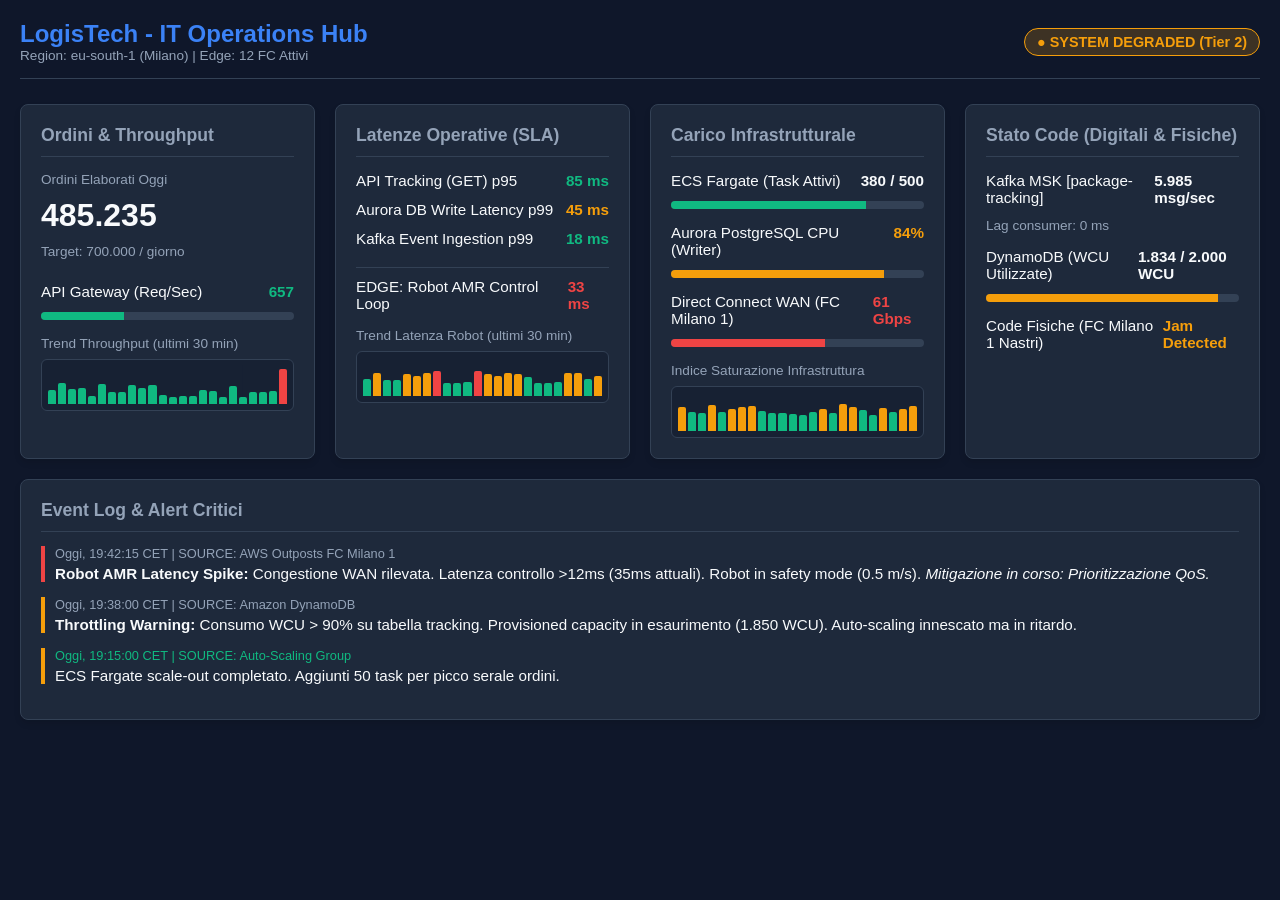
==== PW/index.html @ 5e7812e5 "PW" ====
<!DOCTYPE html>
<html lang="it">
<head>
    <meta charset="UTF-8">
    <meta name="viewport" content="width=device-width, initial-scale=1.0">
    <title>LogisTech IT Operations Hub</title>
    <link rel="stylesheet" href="style.css">
    <script src="script.js" defer></script>
</head>
<body>

    <header>
        <div>
            <h1>LogisTech - IT Operations Hub</h1>
            <div class="kpi-label">Region: eu-south-1 (Milano) | Edge: 12 FC Attivi</div>
        </div>
        <div class="status-badge">● SYSTEM DEGRADED (Tier 2)</div>
    </header>

    <div class="dashboard-grid">
        <div class="card">
            <h2>Ordini & Throughput</h2>
            <div class="kpi-label">Ordini Elaborati Oggi</div>
            <div class="kpi-value" id="ordini-count">485.230</div>
            <div class="kpi-label">Target: 700.000 / giorno</div>
            
            <div class="mt-24">
                <div class="metric-row">
                    <span>API Gateway (Req/Sec)</span>
                    <span id="api-req" class="color-success">620</span>
                </div>
                <div class="progress-bar-bg"><div class="progress-bar-fill" id="api-req-fill" style="width: 31%;"></div></div>
            </div>

            <div class="mini-chart-block">
                <div class="kpi-label">Trend Throughput (ultimi 30 min)</div>
                <div class="sparkline" id="throughput-sparkline"></div>
            </div>
        </div>

        <div class="card">
            <h2>Latenze Operative (SLA)</h2>
            <div class="metric-row">
                <span>API Tracking (GET) p95</span>
                <span class="color-success">85 ms</span> </div>
            <div class="metric-row">
                <span>Aurora DB Write Latency p99</span>
                <span class="color-warning">45 ms</span> </div>
            <div class="metric-row">
                <span>Kafka Event Ingestion p99</span>
                <span class="color-success">18 ms</span> </div>
            <div class="metric-row section-divider mt-20 pt-10">
                <span>EDGE: Robot AMR Control Loop</span>
                <span class="color-danger" id="robot-latency">35 ms</span> </div>

            <div class="mini-chart-block">
                <div class="kpi-label">Trend Latenza Robot (ultimi 30 min)</div>
                <div class="sparkline" id="latency-sparkline"></div>
            </div>
        </div>

        <div class="card">
            <h2>Carico Infrastrutturale</h2>
            <div class="metric-row">
                <span>ECS Fargate (Task Attivi)</span>
                <span>380 / 500</span>
            </div>
            <div class="progress-bar-bg"><div class="progress-bar-fill" id="ecs-fill" style="width: 76%;"></div></div>

            <div class="metric-row mt-15">
                <span>Aurora PostgreSQL CPU (Writer)</span>
                <span class="color-warning" id="aurora-cpu">82%</span>
            </div>
            <div class="progress-bar-bg"><div class="progress-bar-fill warning" id="aurora-fill" style="width: 82%;"></div></div>

            <div class="metric-row mt-15">
                <span>Direct Connect WAN (FC Milano 1)</span>
                <span class="color-danger" id="wan-gbps">58 Gbps</span>
            </div>
            <div class="progress-bar-bg"><div class="progress-bar-fill danger" id="wan-fill" style="width: 58%;"></div></div>

            <div class="mini-chart-block">
                <div class="kpi-label">Indice Saturazione Infrastruttura</div>
                <div class="sparkline" id="load-sparkline"></div>
            </div>
        </div>

        <div class="card">
            <h2>Stato Code (Digitali & Fisiche)</h2>
            <div class="metric-row">
                <span>Kafka MSK [package-tracking]</span>
                <span id="kafka-msg">5.890 msg/sec</span>
            </div>
            <div class="kpi-label mb-15">Lag consumer: 0 ms</div>

            <div class="metric-row">
                <span>DynamoDB (WCU Utilizzate)</span>
                <span id="wcu-value">1.850 / 2.000 WCU</span>
            </div>
            <div class="progress-bar-bg"><div class="progress-bar-fill warning" id="wcu-fill" style="width: 92%;"></div></div>
            
            <div class="metric-row mt-15">
                <span>Code Fisiche (FC Milano 1 Nastri)</span>
                <span class="color-warning">Jam Detected</span>
            </div>
        </div>

        <div class="card full-span">
            <h2>Event Log & Alert Critici</h2>
            
            <div class="alert-item critical">
                <div class="alert-time">Oggi, 19:42:15 CET | SOURCE: AWS Outposts FC Milano 1</div>
                <div class="alert-msg"><strong>Robot AMR Latency Spike:</strong> Congestione WAN rilevata. Latenza controllo >12ms (35ms attuali). Robot in safety mode (0.5 m/s). <em>Mitigazione in corso: Prioritizzazione QoS.</em></div>
            </div>

            <div class="alert-item warning">
                <div class="alert-time">Oggi, 19:38:00 CET | SOURCE: Amazon DynamoDB</div>
                <div class="alert-msg"><strong>Throttling Warning:</strong> Consumo WCU > 90% su tabella tracking. Provisioned capacity in esaurimento (1.850 WCU). Auto-scaling innescato ma in ritardo.</div>
            </div>
            
            <div class="alert-item">
                <div class="alert-time alert-time-success">Oggi, 19:15:00 CET | SOURCE: Auto-Scaling Group</div>
                <div class="alert-msg">ECS Fargate scale-out completato. Aggiunti 50 task per picco serale ordini.</div>
            </div>
        </div>
    </div>
</body>
</html>
---- PW/style.css ----
:root {
	--bg-color: #0f172a;
	--card-bg: #1e293b;
	--text-main: #f8fafc;
	--text-muted: #94a3b8;
	--accent: #3b82f6;
	--success: #10b981;
	--warning: #f59e0b;
	--danger: #ef4444;
	--border: #334155;
}

* {
	box-sizing: border-box;
}

body {
	font-family: 'Segoe UI', Tahoma, Geneva, Verdana, sans-serif;
	background-color: var(--bg-color);
	color: var(--text-main);
	margin: 0;
	padding: 20px;
}

header {
	display: flex;
	justify-content: space-between;
	align-items: center;
	border-bottom: 1px solid var(--border);
	padding-bottom: 15px;
	margin-bottom: 25px;
	gap: 12px;
}

header h1 {
	margin: 0;
	font-size: 1.5rem;
	color: var(--accent);
}

.status-badge {
	background: rgba(16, 185, 129, 0.2);
	color: var(--success);
	padding: 5px 12px;
	border-radius: 20px;
	font-weight: bold;
	font-size: 0.9rem;
	border: 1px solid var(--success);
	transition: all 0.3s ease;
}

.status-badge.warning {
	color: var(--warning);
	border-color: var(--warning);
	background: rgba(245, 158, 11, 0.2);
}

.status-badge.danger {
	color: var(--danger);
	border-color: var(--danger);
	background: rgba(239, 68, 68, 0.2);
}

.dashboard-grid {
	display: grid;
	grid-template-columns: repeat(auto-fit, minmax(280px, 1fr));
	gap: 20px;
}

.card {
	background: var(--card-bg);
	border: 1px solid var(--border);
	border-radius: 8px;
	padding: 20px;
	box-shadow: 0 4px 6px rgba(0, 0, 0, 0.1);
}

.card h2 {
	margin-top: 0;
	font-size: 1.1rem;
	color: var(--text-muted);
	border-bottom: 1px solid var(--border);
	padding-bottom: 10px;
}

.kpi-value {
	font-size: 2rem;
	font-weight: bold;
	margin: 10px 0;
}

.kpi-label {
	font-size: 0.85rem;
	color: var(--text-muted);
}

.metric-row {
	display: flex;
	justify-content: space-between;
	margin-bottom: 12px;
	font-size: 0.95rem;
}

.metric-row span:last-child {
	font-weight: bold;
}

.progress-bar-bg {
	background: #334155;
	height: 8px;
	border-radius: 4px;
	overflow: hidden;
	margin-top: 5px;
}

.progress-bar-fill {
	background: var(--success);
	height: 100%;
	transition: width 0.3s ease;
}

.progress-bar-fill.warning {
	background: var(--warning);
}

.progress-bar-fill.danger {
	background: var(--danger);
}

.alert-item {
	border-left: 4px solid var(--warning);
	padding-left: 10px;
	margin-bottom: 15px;
}

.alert-item.critical {
	border-left-color: var(--danger);
}

.alert-time {
	font-size: 0.8rem;
	color: var(--text-muted);
}

.alert-time-success {
	color: var(--success);
}

.alert-msg {
	font-size: 0.95rem;
	margin-top: 4px;
}

.color-success {
	color: var(--success);
}

.color-warning {
	color: var(--warning);
}

.color-danger {
	color: var(--danger);
}

.mini-chart-block {
	margin-top: 16px;
}

.sparkline {
	margin-top: 8px;
	height: 52px;
	border: 1px solid var(--border);
	border-radius: 6px;
	display: flex;
	align-items: flex-end;
	gap: 2px;
	padding: 6px;
	background: rgba(15, 23, 42, 0.45);
}

.sparkline-bar {
	flex: 1;
	border-radius: 2px 2px 0 0;
	min-height: 3px;
	background: var(--success);
	transition: height 0.3s ease, background-color 0.3s ease;
}

.full-span {
	grid-column: 1 / -1;
}

.section-divider {
	border-top: 1px solid var(--border);
}

.mt-24 {
	margin-top: 24px;
}

.mt-20 {
	margin-top: 20px;
}

.mt-15 {
	margin-top: 15px;
}

.pt-10 {
	padding-top: 10px;
}

.mb-15 {
	margin-bottom: 15px;
}

@media (max-width: 768px) {
	header {
		flex-direction: column;
		align-items: flex-start;
	}

	.status-badge {
		align-self: flex-start;
	}
}
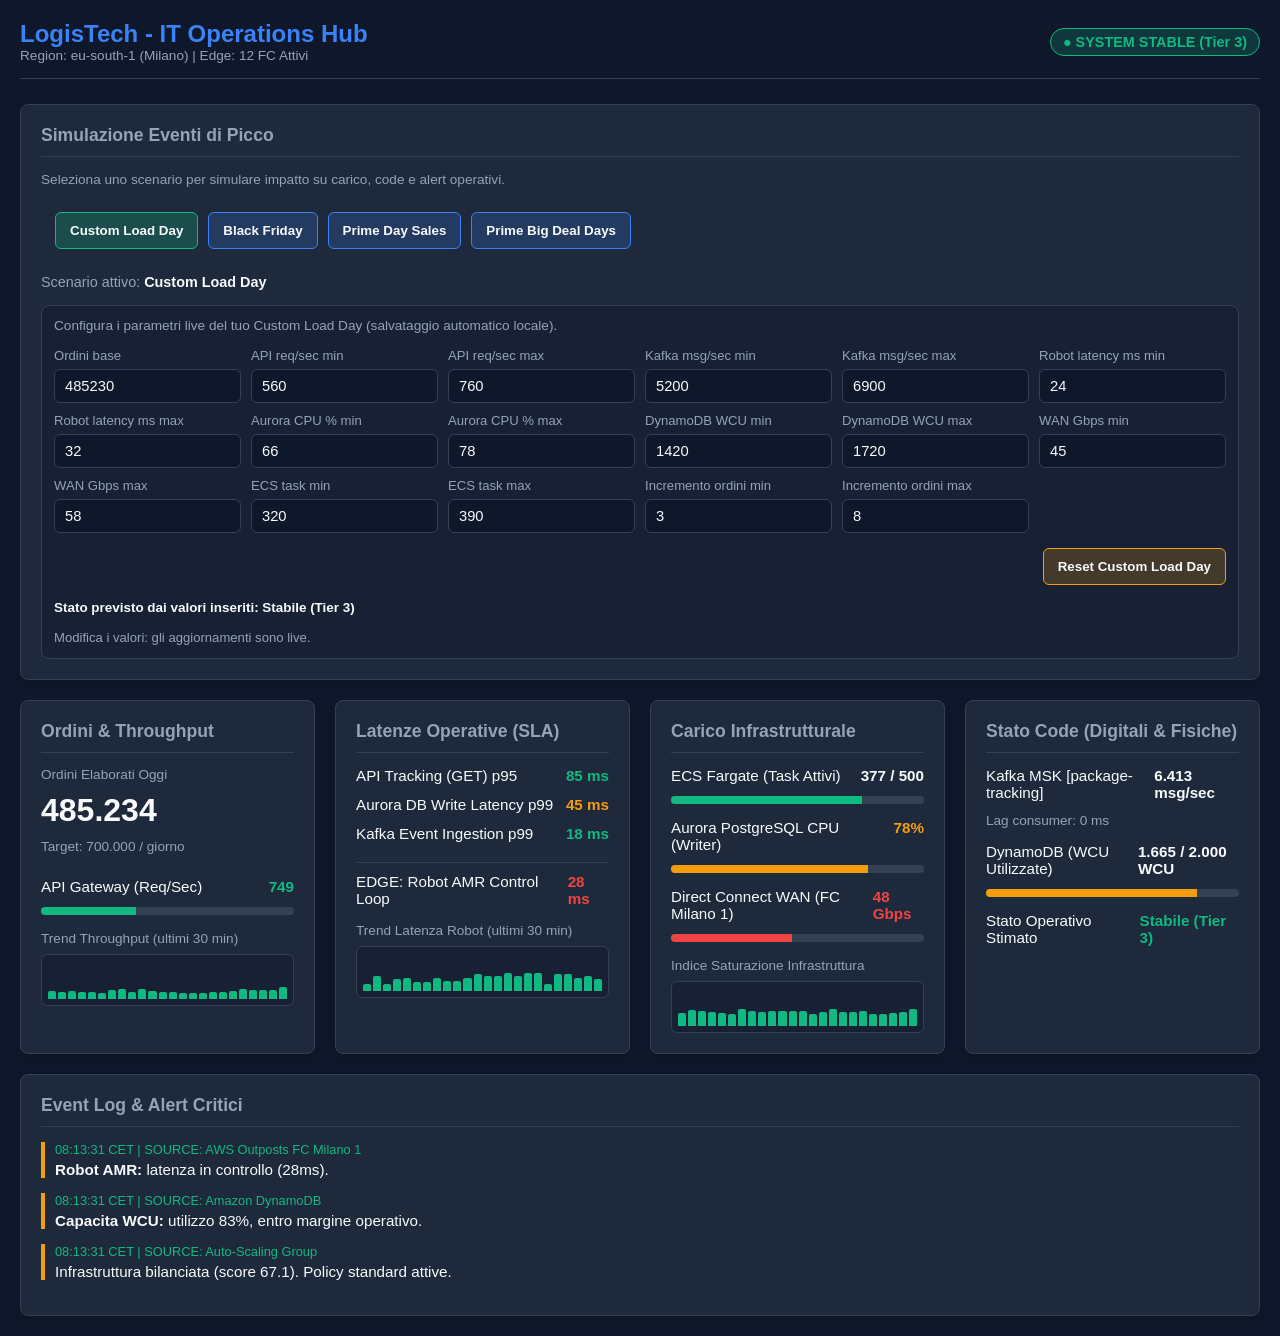
==== commit bcbf8a2a: "Add custom load day simulation controls and update dashboard metrics" ====
--- a/PW/index.html
+++ b/PW/index.html
@@ -18,6 +18,88 @@
     </header>
 
     <div class="dashboard-grid">
+        <div class="card full-span">
+            <h2>Simulazione Eventi di Picco</h2>
+            <div class="kpi-label">Seleziona uno scenario per simulare impatto su carico, code e alert operativi.</div>
+            <div class="scenario-controls mt-15">
+                <button type="button" class="scenario-btn active" data-scenario="custom-day">Custom Load Day</button>
+                <button type="button" class="scenario-btn" data-scenario="black-friday">Black Friday</button>
+                <button type="button" class="scenario-btn" data-scenario="prime-day">Prime Day Sales</button>
+                <button type="button" class="scenario-btn" data-scenario="big-deal-days">Prime Big Deal Days</button>
+            </div>
+            <div class="scenario-current mt-15">Scenario attivo: <span id="scenario-name">Custom Load Day</span></div>
+
+            <div id="custom-controls" class="custom-controls mt-15">
+                <div class="kpi-label">Configura i parametri live del tuo Custom Load Day (salvataggio automatico locale).</div>
+                <div class="custom-grid mt-15">
+                    <label>Ordini base
+                        <input id="custom-orders-base" type="number" min="1" step="1">
+                    </label>
+
+                    <label>API req/sec min
+                        <input id="custom-api-min" type="number" min="0" step="1">
+                    </label>
+                    <label>API req/sec max
+                        <input id="custom-api-max" type="number" min="0" step="1">
+                    </label>
+
+                    <label>Kafka msg/sec min
+                        <input id="custom-kafka-min" type="number" min="0" step="1">
+                    </label>
+                    <label>Kafka msg/sec max
+                        <input id="custom-kafka-max" type="number" min="0" step="1">
+                    </label>
+
+                    <label>Robot latency ms min
+                        <input id="custom-robot-min" type="number" min="0" step="1">
+                    </label>
+                    <label>Robot latency ms max
+                        <input id="custom-robot-max" type="number" min="0" step="1">
+                    </label>
+
+                    <label>Aurora CPU % min
+                        <input id="custom-aurora-min" type="number" min="0" max="100" step="1">
+                    </label>
+                    <label>Aurora CPU % max
+                        <input id="custom-aurora-max" type="number" min="0" max="100" step="1">
+                    </label>
+
+                    <label>DynamoDB WCU min
+                        <input id="custom-wcu-min" type="number" min="0" step="1">
+                    </label>
+                    <label>DynamoDB WCU max
+                        <input id="custom-wcu-max" type="number" min="0" step="1">
+                    </label>
+
+                    <label>WAN Gbps min
+                        <input id="custom-wan-min" type="number" min="0" step="1">
+                    </label>
+                    <label>WAN Gbps max
+                        <input id="custom-wan-max" type="number" min="0" step="1">
+                    </label>
+
+                    <label>ECS task min
+                        <input id="custom-ecs-min" type="number" min="0" step="1">
+                    </label>
+                    <label>ECS task max
+                        <input id="custom-ecs-max" type="number" min="0" step="1">
+                    </label>
+
+                    <label>Incremento ordini min
+                        <input id="custom-inc-min" type="number" min="1" step="1">
+                    </label>
+                    <label>Incremento ordini max
+                        <input id="custom-inc-max" type="number" min="1" step="1">
+                    </label>
+                </div>
+                <div class="custom-actions mt-15">
+                    <button id="custom-reset-btn" type="button" class="scenario-btn reset-btn">Reset Custom Load Day</button>
+                </div>
+                <div id="custom-inference" class="custom-inference mt-15"></div>
+                <div id="custom-feedback" class="custom-feedback mt-15"></div>
+            </div>
+        </div>
+
         <div class="card">
             <h2>Ordini & Throughput</h2>
             <div class="kpi-label">Ordini Elaborati Oggi</div>
@@ -63,7 +145,7 @@
             <h2>Carico Infrastrutturale</h2>
             <div class="metric-row">
                 <span>ECS Fargate (Task Attivi)</span>
-                <span>380 / 500</span>
+                <span id="ecs-used">380 / 500</span>
             </div>
             <div class="progress-bar-bg"><div class="progress-bar-fill" id="ecs-fill" style="width: 76%;"></div></div>
 
@@ -100,27 +182,27 @@
             <div class="progress-bar-bg"><div class="progress-bar-fill warning" id="wcu-fill" style="width: 92%;"></div></div>
             
             <div class="metric-row mt-15">
-                <span>Code Fisiche (FC Milano 1 Nastri)</span>
-                <span class="color-warning">Jam Detected</span>
+                <span>Stato Operativo Stimato</span>
+                <span class="color-warning" id="inferred-state">In osservazione</span>
             </div>
         </div>
 
         <div class="card full-span">
             <h2>Event Log & Alert Critici</h2>
             
-            <div class="alert-item critical">
-                <div class="alert-time">Oggi, 19:42:15 CET | SOURCE: AWS Outposts FC Milano 1</div>
-                <div class="alert-msg"><strong>Robot AMR Latency Spike:</strong> Congestione WAN rilevata. Latenza controllo >12ms (35ms attuali). Robot in safety mode (0.5 m/s). <em>Mitigazione in corso: Prioritizzazione QoS.</em></div>
-            </div>
-
-            <div class="alert-item warning">
-                <div class="alert-time">Oggi, 19:38:00 CET | SOURCE: Amazon DynamoDB</div>
-                <div class="alert-msg"><strong>Throttling Warning:</strong> Consumo WCU > 90% su tabella tracking. Provisioned capacity in esaurimento (1.850 WCU). Auto-scaling innescato ma in ritardo.</div>
-            </div>
-            
-            <div class="alert-item">
-                <div class="alert-time alert-time-success">Oggi, 19:15:00 CET | SOURCE: Auto-Scaling Group</div>
-                <div class="alert-msg">ECS Fargate scale-out completato. Aggiunti 50 task per picco serale ordini.</div>
+            <div class="alert-item critical" id="alert-item-1">
+                <div class="alert-time" id="alert-time-1">Oggi, 19:42:15 CET | SOURCE: AWS Outposts FC Milano 1</div>
+                <div class="alert-msg" id="alert-msg-1"><strong>Robot AMR Latency Spike:</strong> Congestione WAN rilevata. Latenza controllo >12ms (35ms attuali). Robot in safety mode (0.5 m/s). <em>Mitigazione in corso: Prioritizzazione QoS.</em></div>
+            </div>
+
+            <div class="alert-item warning" id="alert-item-2">
+                <div class="alert-time" id="alert-time-2">Oggi, 19:38:00 CET | SOURCE: Amazon DynamoDB</div>
+                <div class="alert-msg" id="alert-msg-2"><strong>Throttling Warning:</strong> Consumo WCU > 90% su tabella tracking. Provisioned capacity in esaurimento (1.850 WCU). Auto-scaling innescato ma in ritardo.</div>
+            </div>
+            
+            <div class="alert-item" id="alert-item-3">
+                <div class="alert-time alert-time-success" id="alert-time-3">Oggi, 19:15:00 CET | SOURCE: Auto-Scaling Group</div>
+                <div class="alert-msg" id="alert-msg-3">ECS Fargate scale-out completato. Aggiunti 50 task per picco serale ordini.</div>
             </div>
         </div>
     </div>
--- a/PW/style.css
+++ b/PW/style.css
@@ -215,6 +215,108 @@
 	margin-bottom: 15px;
 }
 
+
+.scenario-controls {
+	padding: 10px 14px;
+	display: flex;
+	gap: 10px;
+	flex-wrap: wrap;
+}
+
+.scenario-btn {
+	padding: 10px 14px;
+	border-radius: 6px;
+	border: 1px solid var(--accent);
+	background: rgba(59, 130, 246, 0.2);
+	color: var(--text-main);
+	font-weight: 600;
+	cursor: pointer;
+	transition: background 0.2s ease, border-color 0.2s ease;
+}
+
+.scenario-btn:hover {
+	background: rgba(59, 130, 246, 0.35);
+}
+
+.scenario-btn.active {
+	background: rgba(16, 185, 129, 0.25);
+	border-color: var(--success);
+}
+
+.scenario-current {
+	font-size: 0.9rem;
+	color: var(--text-muted);
+}
+
+#scenario-name {
+	color: var(--text-main);
+	font-weight: 600;
+}
+
+.custom-controls {
+	padding: 12px;
+	border: 1px solid var(--border);
+	border-radius: 8px;
+	background: rgba(15, 23, 42, 0.45);
+}
+
+.custom-grid {
+	display: grid;
+	grid-template-columns: repeat(auto-fit, minmax(170px, 1fr));
+	gap: 10px;
+}
+
+.custom-grid label {
+	display: flex;
+	flex-direction: column;
+	gap: 6px;
+	font-size: 0.82rem;
+	color: var(--text-muted);
+}
+
+.custom-grid input {
+	padding: 8px 10px;
+	border-radius: 6px;
+	border: 1px solid var(--border);
+	background: rgba(15, 23, 42, 0.9);
+	color: var(--text-main);
+	font-size: 0.92rem;
+}
+
+.custom-feedback {
+	min-height: 16px;
+	font-size: 0.82rem;
+	color: var(--text-muted);
+}
+
+.custom-feedback.error {
+	color: var(--danger);
+}
+
+.custom-inference {
+	font-size: 0.84rem;
+	color: var(--text-main);
+	font-weight: 600;
+}
+
+.custom-actions {
+	display: flex;
+	justify-content: flex-end;
+}
+
+.reset-btn {
+	border-color: var(--warning);
+	background: rgba(245, 158, 11, 0.2);
+}
+
+.reset-btn:hover {
+	background: rgba(245, 158, 11, 0.32);
+}
+
+.hidden {
+	display: none;
+}
+
 @media (max-width: 768px) {
 	header {
 		flex-direction: column;
@@ -224,4 +326,9 @@
 	.status-badge {
 		align-self: flex-start;
 	}
-}
+
+	.scenario-controls {
+		flex-direction: column;
+		align-items: stretch;
+	}
+}
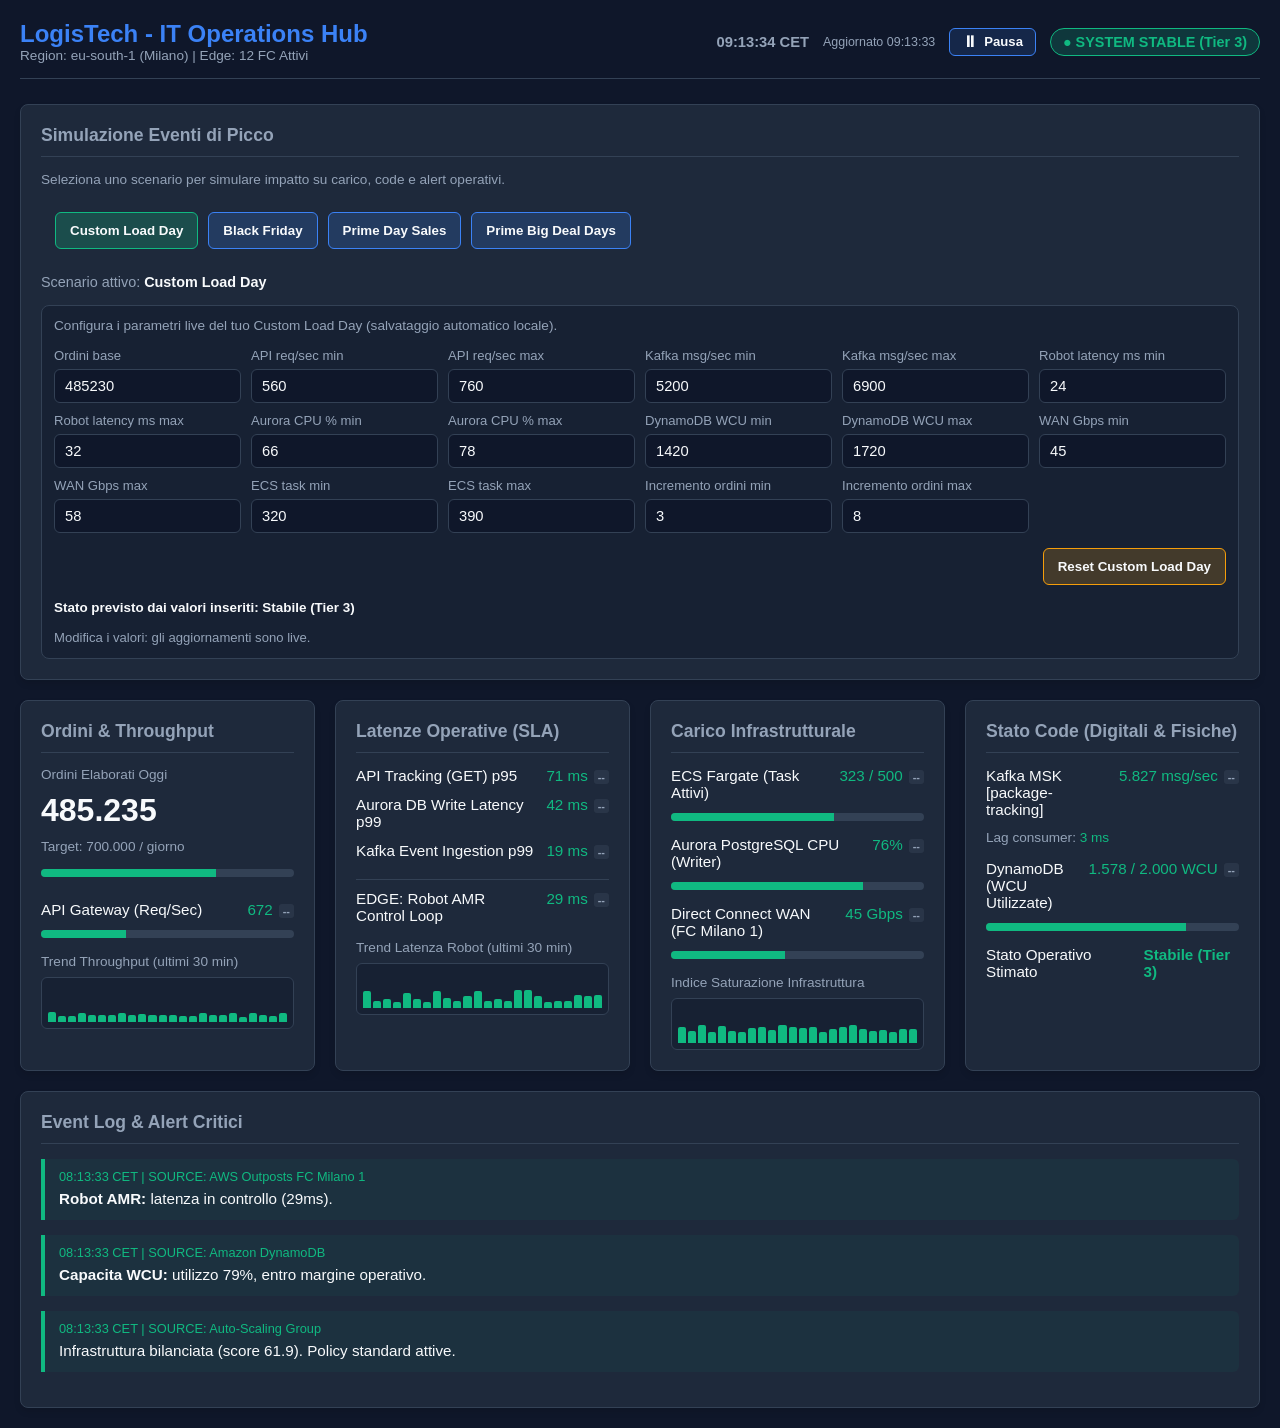
==== commit 477d1854: "Enhance dashboard with live clock, last update timestamp, and simulation controls; improve metric di" ====
--- a/PW/index.html
+++ b/PW/index.html
@@ -14,7 +14,15 @@
             <h1>LogisTech - IT Operations Hub</h1>
             <div class="kpi-label">Region: eu-south-1 (Milano) | Edge: 12 FC Attivi</div>
         </div>
-        <div class="status-badge">● SYSTEM DEGRADED (Tier 2)</div>
+        <div class="header-right">
+            <div class="clock-display" id="live-clock">--:--:-- CET</div>
+            <div class="last-update" id="last-update">Aggiornato --</div>
+            <button type="button" class="sim-toggle" id="sim-toggle">
+                <span class="sim-toggle-icon" id="sim-toggle-icon">⏸</span>
+                <span id="sim-toggle-label">Pausa</span>
+            </button>
+            <div class="status-badge">● SYSTEM DEGRADED (Tier 2)</div>
+        </div>
     </header>
 
     <div class="dashboard-grid">
@@ -105,11 +113,15 @@
             <div class="kpi-label">Ordini Elaborati Oggi</div>
             <div class="kpi-value" id="ordini-count">485.230</div>
             <div class="kpi-label">Target: 700.000 / giorno</div>
+            <div class="progress-bar-bg mt-15"><div class="progress-bar-fill" id="ordini-fill" style="width: 69%;"></div></div>
             
             <div class="mt-24">
                 <div class="metric-row">
                     <span>API Gateway (Req/Sec)</span>
-                    <span id="api-req" class="color-success">620</span>
+                    <div class="metric-with-delta">
+                        <span id="api-req" class="color-success">620</span>
+                        <span class="delta-value delta-flat" id="delta-api-req">--</span>
+                    </div>
                 </div>
                 <div class="progress-bar-bg"><div class="progress-bar-fill" id="api-req-fill" style="width: 31%;"></div></div>
             </div>
@@ -124,16 +136,32 @@
             <h2>Latenze Operative (SLA)</h2>
             <div class="metric-row">
                 <span>API Tracking (GET) p95</span>
-                <span class="color-success">85 ms</span> </div>
+                <div class="metric-with-delta">
+                    <span id="api-tracking-latency" class="color-success">85 ms</span>
+                    <span class="delta-value delta-flat" id="delta-api-tracking">--</span>
+                </div>
+            </div>
             <div class="metric-row">
                 <span>Aurora DB Write Latency p99</span>
-                <span class="color-warning">45 ms</span> </div>
+                <div class="metric-with-delta">
+                    <span id="aurora-write-latency" class="color-warning">45 ms</span>
+                    <span class="delta-value delta-flat" id="delta-aurora-write">--</span>
+                </div>
+            </div>
             <div class="metric-row">
                 <span>Kafka Event Ingestion p99</span>
-                <span class="color-success">18 ms</span> </div>
+                <div class="metric-with-delta">
+                    <span id="kafka-ingestion-latency" class="color-success">18 ms</span>
+                    <span class="delta-value delta-flat" id="delta-kafka-ingestion">--</span>
+                </div>
+            </div>
             <div class="metric-row section-divider mt-20 pt-10">
                 <span>EDGE: Robot AMR Control Loop</span>
-                <span class="color-danger" id="robot-latency">35 ms</span> </div>
+                <div class="metric-with-delta">
+                    <span id="robot-latency" class="color-danger">35 ms</span>
+                    <span class="delta-value delta-flat" id="delta-robot-lat">--</span>
+                </div>
+            </div>
 
             <div class="mini-chart-block">
                 <div class="kpi-label">Trend Latenza Robot (ultimi 30 min)</div>
@@ -145,19 +173,28 @@
             <h2>Carico Infrastrutturale</h2>
             <div class="metric-row">
                 <span>ECS Fargate (Task Attivi)</span>
-                <span id="ecs-used">380 / 500</span>
+                <div class="metric-with-delta">
+                    <span id="ecs-used">380 / 500</span>
+                    <span class="delta-value delta-flat" id="delta-ecs">--</span>
+                </div>
             </div>
             <div class="progress-bar-bg"><div class="progress-bar-fill" id="ecs-fill" style="width: 76%;"></div></div>
 
             <div class="metric-row mt-15">
                 <span>Aurora PostgreSQL CPU (Writer)</span>
-                <span class="color-warning" id="aurora-cpu">82%</span>
+                <div class="metric-with-delta">
+                    <span id="aurora-cpu" class="color-warning">82%</span>
+                    <span class="delta-value delta-flat" id="delta-aurora-cpu">--</span>
+                </div>
             </div>
             <div class="progress-bar-bg"><div class="progress-bar-fill warning" id="aurora-fill" style="width: 82%;"></div></div>
 
             <div class="metric-row mt-15">
                 <span>Direct Connect WAN (FC Milano 1)</span>
-                <span class="color-danger" id="wan-gbps">58 Gbps</span>
+                <div class="metric-with-delta">
+                    <span id="wan-gbps" class="color-danger">58 Gbps</span>
+                    <span class="delta-value delta-flat" id="delta-wan">--</span>
+                </div>
             </div>
             <div class="progress-bar-bg"><div class="progress-bar-fill danger" id="wan-fill" style="width: 58%;"></div></div>
 
@@ -171,13 +208,19 @@
             <h2>Stato Code (Digitali & Fisiche)</h2>
             <div class="metric-row">
                 <span>Kafka MSK [package-tracking]</span>
-                <span id="kafka-msg">5.890 msg/sec</span>
-            </div>
-            <div class="kpi-label mb-15">Lag consumer: 0 ms</div>
+                <div class="metric-with-delta">
+                    <span id="kafka-msg">5.890 msg/sec</span>
+                    <span class="delta-value delta-flat" id="delta-kafka-msg">--</span>
+                </div>
+            </div>
+            <div class="kpi-label mb-15">Lag consumer: <span id="kafka-lag">0 ms</span></div>
 
             <div class="metric-row">
                 <span>DynamoDB (WCU Utilizzate)</span>
-                <span id="wcu-value">1.850 / 2.000 WCU</span>
+                <div class="metric-with-delta">
+                    <span id="wcu-value">1.850 / 2.000 WCU</span>
+                    <span class="delta-value delta-flat" id="delta-wcu">--</span>
+                </div>
             </div>
             <div class="progress-bar-bg"><div class="progress-bar-fill warning" id="wcu-fill" style="width: 92%;"></div></div>
             
@@ -207,4 +250,4 @@
         </div>
     </div>
 </body>
-</html>+</html>
--- a/PW/style.css
+++ b/PW/style.css
@@ -22,6 +22,27 @@
 	padding: 20px;
 }
 
+/* ── Tabular nums per tutte le metriche ── */
+.kpi-value,
+.metric-row span:last-child,
+.delta-value,
+.clock-display,
+#ordini-count,
+#api-req,
+#kafka-msg,
+#robot-latency,
+#aurora-cpu,
+#wcu-value,
+#wan-gbps,
+#ecs-used,
+#api-tracking-latency,
+#aurora-write-latency,
+#kafka-ingestion-latency,
+#kafka-lag {
+	font-variant-numeric: tabular-nums lining-nums;
+}
+
+/* ── Header ── */
 header {
 	display: flex;
 	justify-content: space-between;
@@ -38,6 +59,60 @@
 	color: var(--accent);
 }
 
+.header-right {
+	display: flex;
+	align-items: center;
+	gap: 14px;
+	flex-shrink: 0;
+}
+
+/* ── Orologio live ── */
+.clock-display {
+	font-size: 0.92rem;
+	color: var(--text-muted);
+	font-weight: 600;
+	white-space: nowrap;
+}
+
+/* ── Timestamp ultimo aggiornamento ── */
+.last-update {
+	font-size: 0.78rem;
+	color: var(--text-muted);
+	white-space: nowrap;
+}
+
+/* ── Bottone play/pause ── */
+.sim-toggle {
+	display: flex;
+	align-items: center;
+	gap: 6px;
+	padding: 5px 12px;
+	border-radius: 6px;
+	border: 1px solid var(--accent);
+	background: rgba(59, 130, 246, 0.15);
+	color: var(--text-main);
+	font-size: 0.82rem;
+	font-weight: 600;
+	cursor: pointer;
+	transition: background 0.2s ease, border-color 0.2s ease;
+	white-space: nowrap;
+}
+
+.sim-toggle:hover {
+	background: rgba(59, 130, 246, 0.3);
+}
+
+.sim-toggle.paused {
+	border-color: var(--warning);
+	background: rgba(245, 158, 11, 0.18);
+}
+
+.sim-toggle-icon {
+	font-size: 1rem;
+	line-height: 1;
+}
+
+/* ── Status badge con transizioni e glow ── */
 .status-badge {
 	background: rgba(16, 185, 129, 0.2);
 	color: var(--success);
@@ -46,27 +121,38 @@
 	font-weight: bold;
 	font-size: 0.9rem;
 	border: 1px solid var(--success);
-	transition: all 0.3s ease;
+	transition: all 0.4s ease;
+	white-space: nowrap;
 }
 
 .status-badge.warning {
 	color: var(--warning);
 	border-color: var(--warning);
 	background: rgba(245, 158, 11, 0.2);
+	box-shadow: 0 0 12px rgba(245, 158, 11, 0.25);
 }
 
 .status-badge.danger {
 	color: var(--danger);
 	border-color: var(--danger);
 	background: rgba(239, 68, 68, 0.2);
-}
-
+	box-shadow: 0 0 16px rgba(239, 68, 68, 0.3);
+	animation: badge-pulse 2s ease-in-out infinite;
+}
+
+@keyframes badge-pulse {
+	0%, 100% { box-shadow: 0 0 12px rgba(239, 68, 68, 0.25); }
+	50% { box-shadow: 0 0 24px rgba(239, 68, 68, 0.5); }
+}
+
+/* ── Grid ── */
 .dashboard-grid {
 	display: grid;
 	grid-template-columns: repeat(auto-fit, minmax(280px, 1fr));
 	gap: 20px;
 }
 
+/* ── Card ── */
 .card {
 	background: var(--card-bg);
 	border: 1px solid var(--border);
@@ -83,10 +169,12 @@
 	padding-bottom: 10px;
 }
 
+/* ── KPI ── */
 .kpi-value {
 	font-size: 2rem;
 	font-weight: bold;
 	margin: 10px 0;
+	transition: color 0.4s ease;
 }
 
 .kpi-label {
@@ -94,17 +182,70 @@
 	color: var(--text-muted);
 }
 
+/* ── Metric rows con transizione colore ── */
 .metric-row {
 	display: flex;
 	justify-content: space-between;
+	align-items: baseline;
 	margin-bottom: 12px;
 	font-size: 0.95rem;
+	gap: 10px;
+}
+
+.metric-row > span:first-child {
+	flex-shrink: 1;
+	min-width: 0;
 }
 
 .metric-row span:last-child {
 	font-weight: bold;
-}
-
+	transition: color 0.4s ease;
+}
+
+/* ── Delta / trend indicators ── */
+.metric-with-delta {
+	display: flex;
+	align-items: baseline;
+	gap: 6px;
+	flex-shrink: 0;
+}
+
+.delta-value {
+	font-size: 0.68rem;
+	font-weight: 600;
+	padding: 1px 4px;
+	border-radius: 3px;
+	white-space: nowrap;
+	transition: color 0.3s ease, background-color 0.3s ease;
+}
+
+.delta-up {
+	color: var(--danger);
+	background: rgba(239, 68, 68, 0.12);
+}
+
+.delta-down {
+	color: var(--success);
+	background: rgba(16, 185, 129, 0.12);
+}
+
+.delta-flat {
+	color: var(--text-muted);
+	background: rgba(148, 163, 184, 0.1);
+}
+
+/* Per metriche dove "su" e' positivo (ordini, throughput) */
+.delta-up.positive {
+	color: var(--success);
+	background: rgba(16, 185, 129, 0.12);
+}
+
+.delta-down.positive {
+	color: var(--danger);
+	background: rgba(239, 68, 68, 0.12);
+}
+
+/* ── Progress bars ── */
 .progress-bar-bg {
 	background: #334155;
 	height: 8px;
@@ -116,7 +257,7 @@
 .progress-bar-fill {
 	background: var(--success);
 	height: 100%;
-	transition: width 0.3s ease;
+	transition: width 0.5s ease, background-color 0.4s ease;
 }
 
 .progress-bar-fill.warning {
@@ -127,14 +268,30 @@
 	background: var(--danger);
 }
 
+/* ── Alert con glow e animazioni ── */
 .alert-item {
-	border-left: 4px solid var(--warning);
-	padding-left: 10px;
+	border-left: 4px solid var(--success);
+	padding: 10px 10px 10px 14px;
 	margin-bottom: 15px;
+	border-radius: 0 6px 6px 0;
+	background: rgba(16, 185, 129, 0.05);
+	transition: all 0.4s ease;
+}
+
+.alert-item.warning {
+	border-left-color: var(--warning);
+	background: rgba(245, 158, 11, 0.06);
 }
 
 .alert-item.critical {
 	border-left-color: var(--danger);
+	background: rgba(239, 68, 68, 0.08);
+	animation: alert-glow 2.5s ease-in-out infinite;
+}
+
+@keyframes alert-glow {
+	0%, 100% { background: rgba(239, 68, 68, 0.06); }
+	50% { background: rgba(239, 68, 68, 0.14); }
 }
 
 .alert-time {
@@ -149,8 +306,10 @@
 .alert-msg {
 	font-size: 0.95rem;
 	margin-top: 4px;
-}
-
+	line-height: 1.45;
+}
+
+/* ── Colori semantici ── */
 .color-success {
 	color: var(--success);
 }
@@ -163,6 +322,7 @@
 	color: var(--danger);
 }
 
+/* ── Sparkline ── */
 .mini-chart-block {
 	margin-top: 16px;
 }
@@ -177,6 +337,7 @@
 	gap: 2px;
 	padding: 6px;
 	background: rgba(15, 23, 42, 0.45);
+	position: relative;
 }
 
 .sparkline-bar {
@@ -185,8 +346,36 @@
 	min-height: 3px;
 	background: var(--success);
 	transition: height 0.3s ease, background-color 0.3s ease;
-}
-
+	cursor: crosshair;
+	position: relative;
+}
+
+/* ── Sparkline tooltip ── */
+.sparkline-tooltip {
+	position: absolute;
+	bottom: calc(100% + 6px);
+	left: 50%;
+	transform: translateX(-50%);
+	background: #0f172a;
+	color: var(--text-main);
+	border: 1px solid var(--border);
+	border-radius: 4px;
+	padding: 3px 7px;
+	font-size: 0.72rem;
+	font-weight: 600;
+	white-space: nowrap;
+	pointer-events: none;
+	z-index: 20;
+	font-variant-numeric: tabular-nums;
+	opacity: 0;
+	transition: opacity 0.15s ease;
+}
+
+.sparkline-bar:hover .sparkline-tooltip {
+	opacity: 1;
+}
+
+/* ── Layout helpers ── */
 .full-span {
 	grid-column: 1 / -1;
 }
@@ -195,27 +384,13 @@
 	border-top: 1px solid var(--border);
 }
 
-.mt-24 {
-	margin-top: 24px;
-}
-
-.mt-20 {
-	margin-top: 20px;
-}
-
-.mt-15 {
-	margin-top: 15px;
-}
-
-.pt-10 {
-	padding-top: 10px;
-}
-
-.mb-15 {
-	margin-bottom: 15px;
-}
-
-
+.mt-24 { margin-top: 24px; }
+.mt-20 { margin-top: 20px; }
+.mt-15 { margin-top: 15px; }
+.pt-10 { padding-top: 10px; }
+.mb-15 { margin-bottom: 15px; }
+
+/* ── Scenario controls ── */
 .scenario-controls {
 	padding: 10px 14px;
 	display: flex;
@@ -253,6 +428,7 @@
 	font-weight: 600;
 }
 
+/* ── Custom controls ── */
 .custom-controls {
 	padding: 12px;
 	border: 1px solid var(--border);
@@ -281,6 +457,13 @@
 	background: rgba(15, 23, 42, 0.9);
 	color: var(--text-main);
 	font-size: 0.92rem;
+	outline: none;
+	transition: border-color 0.2s ease, box-shadow 0.2s ease;
+}
+
+.custom-grid input:focus {
+	border-color: var(--accent);
+	box-shadow: 0 0 0 2px rgba(59, 130, 246, 0.3);
 }
 
 .custom-feedback {
@@ -323,6 +506,11 @@
 		align-items: flex-start;
 	}
 
+	.header-right {
+		flex-wrap: wrap;
+		gap: 8px;
+	}
+
 	.status-badge {
 		align-self: flex-start;
 	}
